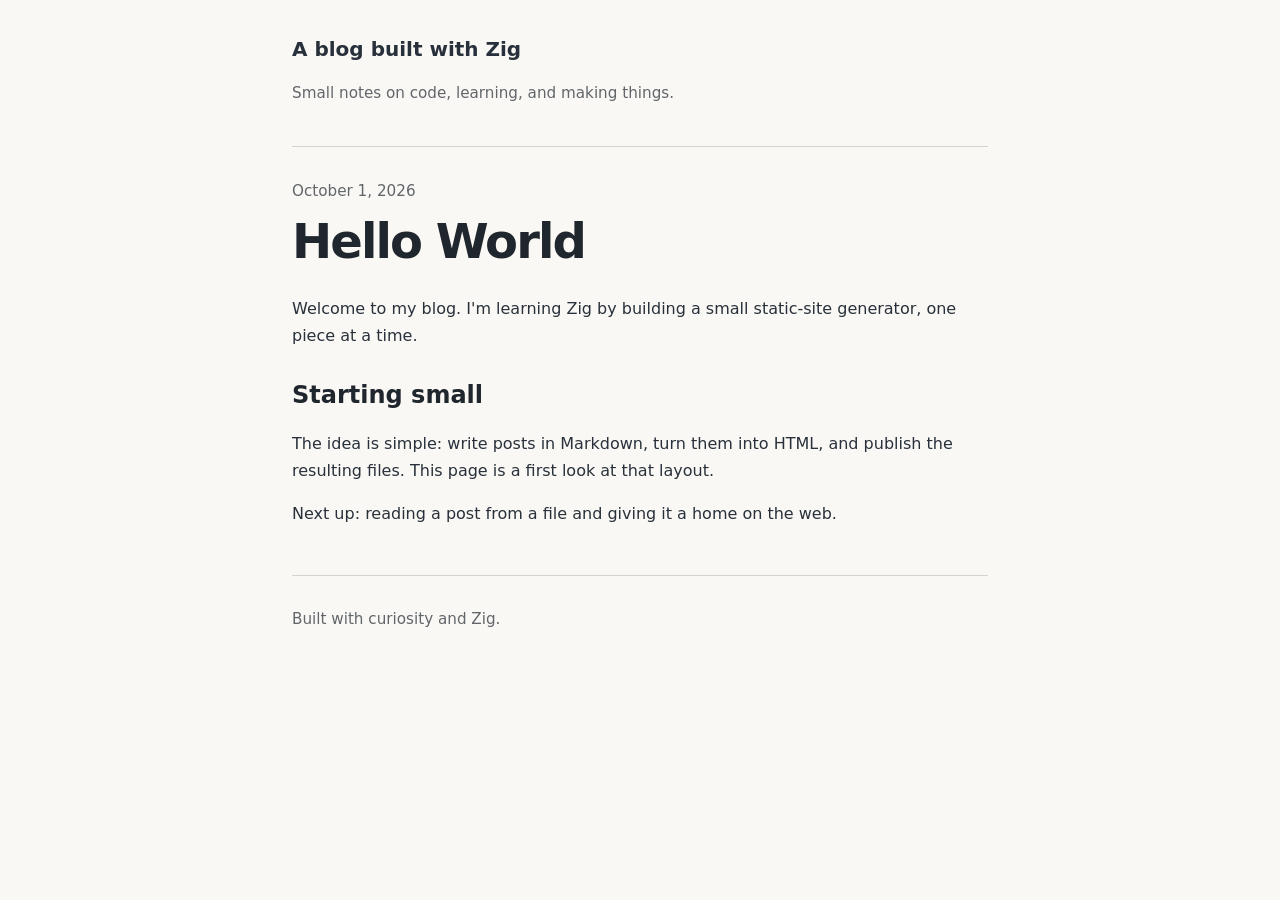
==== goal/index.html @ e7edd96f "init html and css files" ====
<!doctype html>
<html lang="en">
<head>
    <meta charset="utf-8">
    <meta name="viewport" content="width=device-width, initial-scale=1">
    <meta name="description" content="Notes on learning Zig and building a personal blog.">
    <title>Hello World — A blog built with Zig</title>
    <link rel="stylesheet" href="style.css">
</head>
<body>
    <header class="site-header">
        <p class="site-name">A blog built with Zig</p>
        <p>Small notes on code, learning, and making things.</p>
    </header>

    <main>
        <article>
            <p class="post-date"><time datetime="2026-10-01">October 1, 2026</time></p>
            <h1>Hello World</h1>
            <p>Welcome to my blog. I'm learning Zig by building a small static-site generator, one piece at a time.</p>
            <h2>Starting small</h2>
            <p>The idea is simple: write posts in Markdown, turn them into HTML, and publish the resulting files. This page is a first look at that layout.</p>
            <p>Next up: reading a post from a file and giving it a home on the web.</p>
        </article>
    </main>

    <footer>
        <p>Built with curiosity and Zig.</p>
    </footer>
</body>
</html>
---- goal/style.css ----
:root {
    color-scheme: light;
    font-family: system-ui, sans-serif;
    color: #28313b;
    background: #faf8f4;
    line-height: 1.7;
}

* {
    box-sizing: border-box;
}

body {
    max-width: 46rem;
    margin: 0 auto;
    padding: 2rem 1.25rem;
}

.site-header {
    padding-bottom: 1.5rem;
    border-bottom: 1px solid #d8d3ca;
}

.site-name {
    margin: 0;
    font-size: 1.25rem;
    font-weight: 700;
}

.site-header p + p,
.post-date,
footer {
    color: #62666b;
    font-size: 0.95rem;
}

main {
    padding: 2rem 0;
}

.post-date {
    margin: 0 0 0.5rem;
}

h1,
h2 {
    line-height: 1.2;
    color: #20262d;
}

h1 {
    margin: 0 0 1.5rem;
    font-size: clamp(2rem, 6vw, 3rem);
    letter-spacing: -0.04em;
}

h2 {
    margin-top: 2rem;
    font-size: 1.5rem;
}

a {
    color: #79500b;
    text-underline-offset: 0.2em;
}

a:hover {
    text-decoration-thickness: 2px;
}

a:focus-visible {
    outline: 2px solid currentColor;
    outline-offset: 3px;
}

footer {
    padding-top: 1rem;
    border-top: 1px solid #d8d3ca;
}
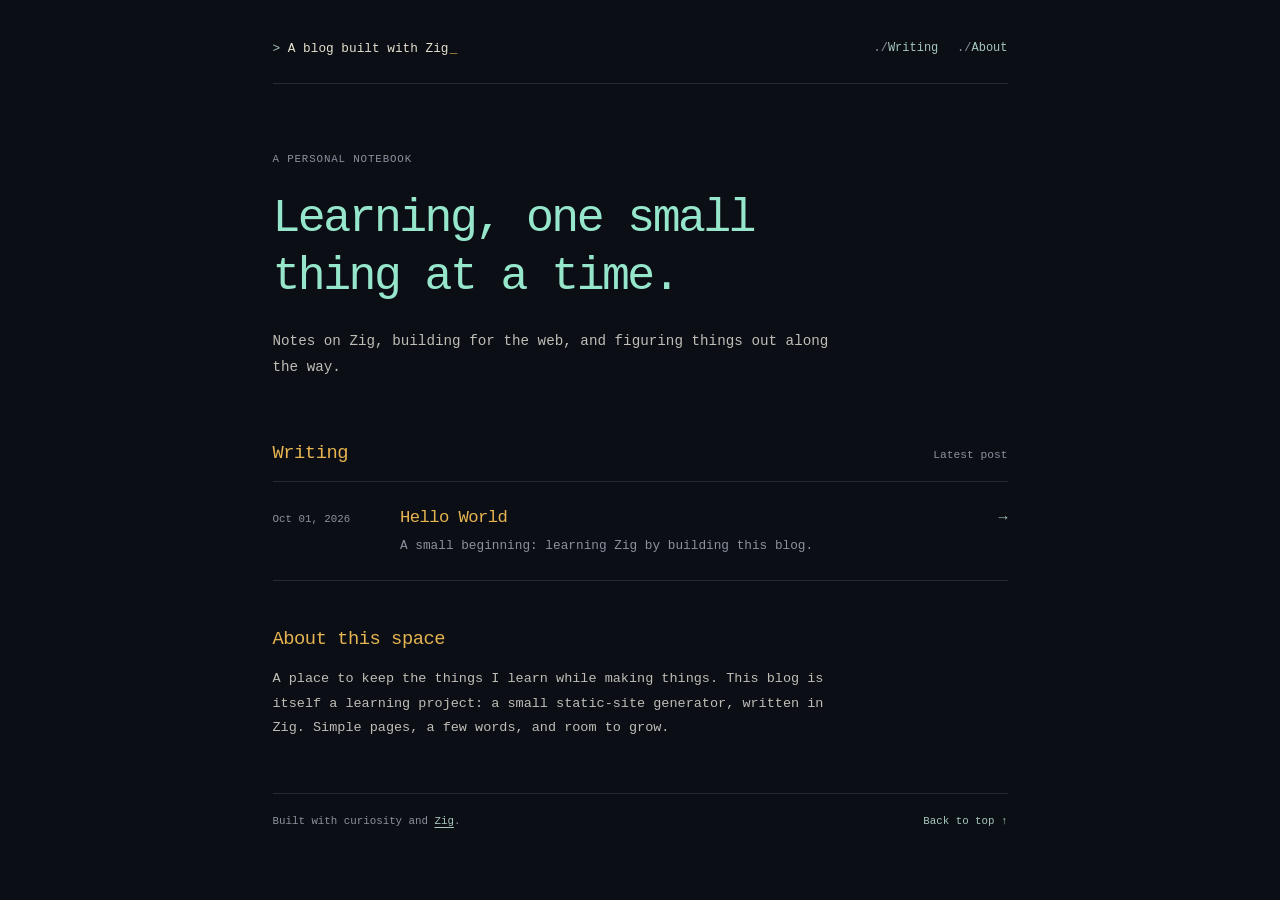
==== commit b2d895a6: "upgrades css" ====
--- a/goal/index.html
+++ b/goal/index.html
@@ -3,29 +3,58 @@
 <head>
     <meta charset="utf-8">
     <meta name="viewport" content="width=device-width, initial-scale=1">
-    <meta name="description" content="Notes on learning Zig and building a personal blog.">
-    <title>Hello World — A blog built with Zig</title>
+    <meta name="description" content="A personal notebook on Zig, building for the web, and learning one small thing at a time.">
+    <meta name="theme-color" content="#0b0e14">
+    <title>A blog built with Zig</title>
     <link rel="stylesheet" href="style.css">
 </head>
 <body>
+    <a class="skip-link" href="#main">Skip to content</a>
+
     <header class="site-header">
-        <p class="site-name">A blog built with Zig</p>
-        <p>Small notes on code, learning, and making things.</p>
+        <a class="site-name" href="index.html"><span class="terminal-prompt" aria-hidden="true">&gt;</span>A blog built with Zig<span class="terminal-cursor" aria-hidden="true">_</span></a>
+        <nav aria-label="Main navigation">
+            <a href="#writing"><span class="nav-prefix" aria-hidden="true">./</span>Writing</a>
+            <a href="#about"><span class="nav-prefix" aria-hidden="true">./</span>About</a>
+        </nav>
     </header>
 
-    <main>
-        <article>
-            <p class="post-date"><time datetime="2026-10-01">October 1, 2026</time></p>
-            <h1>Hello World</h1>
-            <p>Welcome to my blog. I'm learning Zig by building a small static-site generator, one piece at a time.</p>
-            <h2>Starting small</h2>
-            <p>The idea is simple: write posts in Markdown, turn them into HTML, and publish the resulting files. This page is a first look at that layout.</p>
-            <p>Next up: reading a post from a file and giving it a home on the web.</p>
-        </article>
+    <main id="main">
+        <section class="intro" aria-labelledby="intro-title">
+            <p class="eyebrow">A personal notebook</p>
+            <h1 id="intro-title">Learning, one small thing at a time.</h1>
+            <p class="intro-description">Notes on Zig, building for the web, and figuring things out along the way.</p>
+        </section>
+
+        <section class="writing" id="writing" aria-labelledby="writing-title">
+            <div class="section-heading">
+                <h2 class="section-title" id="writing-title">Writing</h2>
+                <span class="section-note">Latest post</span>
+            </div>
+
+            <ol class="post-list">
+                <li>
+                    <a class="post-link" href="page.html">
+                        <time class="post-date" datetime="2026-10-01">Oct 01, 2026</time>
+                        <div class="post-summary">
+                            <h3>Hello World</h3>
+                            <p>A small beginning: learning Zig by building this blog.</p>
+                        </div>
+                        <span class="post-arrow" aria-hidden="true">&rarr;</span>
+                    </a>
+                </li>
+            </ol>
+        </section>
+
+        <section class="about" id="about" aria-labelledby="about-title">
+            <h2 class="section-title" id="about-title">About this space</h2>
+            <p>A place to keep the things I learn while making things. This blog is itself a learning project: a small static-site generator, written in Zig. Simple pages, a few words, and room to grow.</p>
+        </section>
     </main>
 
-    <footer>
-        <p>Built with curiosity and Zig.</p>
+    <footer class="site-footer">
+        <p>Built with curiosity and <a href="https://ziglang.org/">Zig</a>.</p>
+        <a href="#main">Back to top <span aria-hidden="true">&uarr;</span></a>
     </footer>
 </body>
 </html>
--- a/goal/style.css
+++ b/goal/style.css
@@ -1,79 +1,2 @@
-:root {
-    color-scheme: light;
-    font-family: system-ui, sans-serif;
-    color: #28313b;
-    background: #faf8f4;
-    line-height: 1.7;
-}
-
-* {
-    box-sizing: border-box;
-}
-
-body {
-    max-width: 46rem;
-    margin: 0 auto;
-    padding: 2rem 1.25rem;
-}
-
-.site-header {
-    padding-bottom: 1.5rem;
-    border-bottom: 1px solid #d8d3ca;
-}
-
-.site-name {
-    margin: 0;
-    font-size: 1.25rem;
-    font-weight: 700;
-}
-
-.site-header p + p,
-.post-date,
-footer {
-    color: #62666b;
-    font-size: 0.95rem;
-}
-
-main {
-    padding: 2rem 0;
-}
-
-.post-date {
-    margin: 0 0 0.5rem;
-}
-
-h1,
-h2 {
-    line-height: 1.2;
-    color: #20262d;
-}
-
-h1 {
-    margin: 0 0 1.5rem;
-    font-size: clamp(2rem, 6vw, 3rem);
-    letter-spacing: -0.04em;
-}
-
-h2 {
-    margin-top: 2rem;
-    font-size: 1.5rem;
-}
-
-a {
-    color: #79500b;
-    text-underline-offset: 0.2em;
-}
-
-a:hover {
-    text-decoration-thickness: 2px;
-}
-
-a:focus-visible {
-    outline: 2px solid currentColor;
-    outline-offset: 3px;
-}
-
-footer {
-    padding-top: 1rem;
-    border-top: 1px solid #d8d3ca;
-}
+/* Use the same stylesheet as the templates so the preview stays in sync. */
+@import url("../static/style.css");
